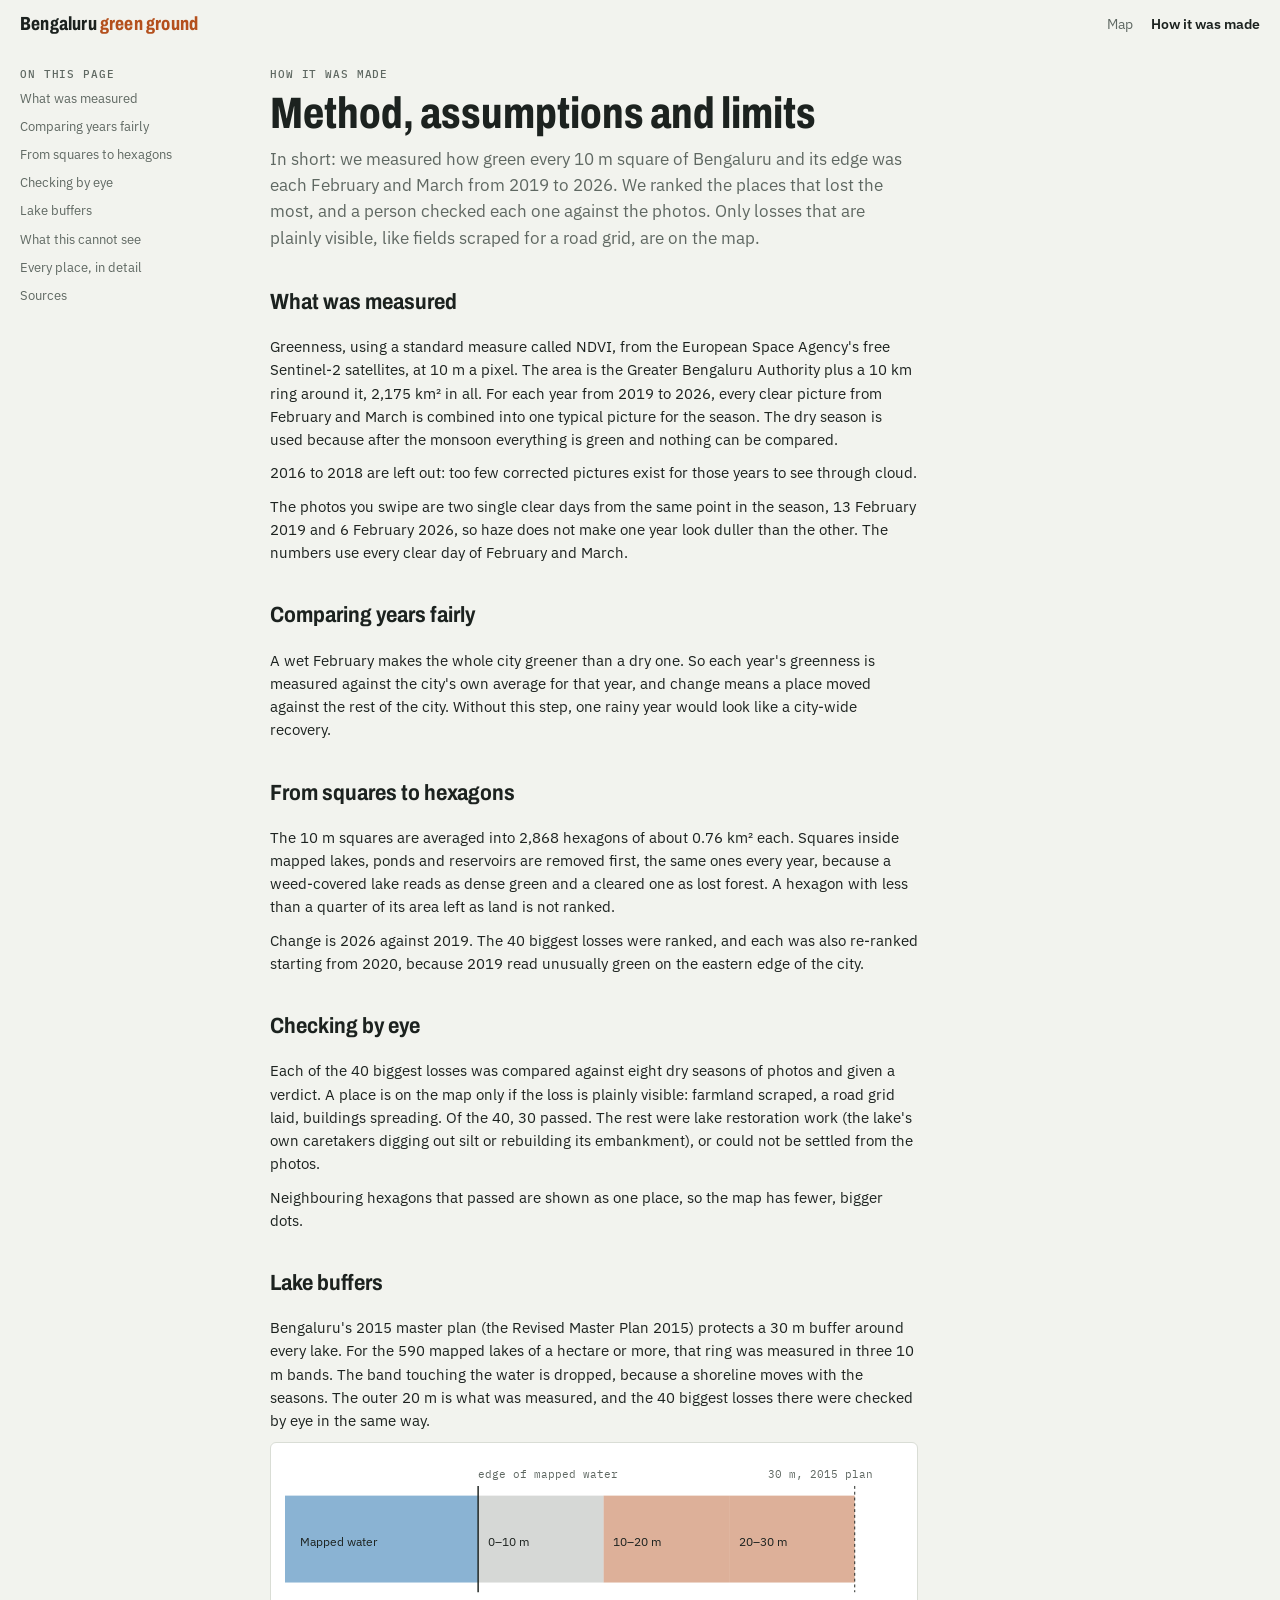
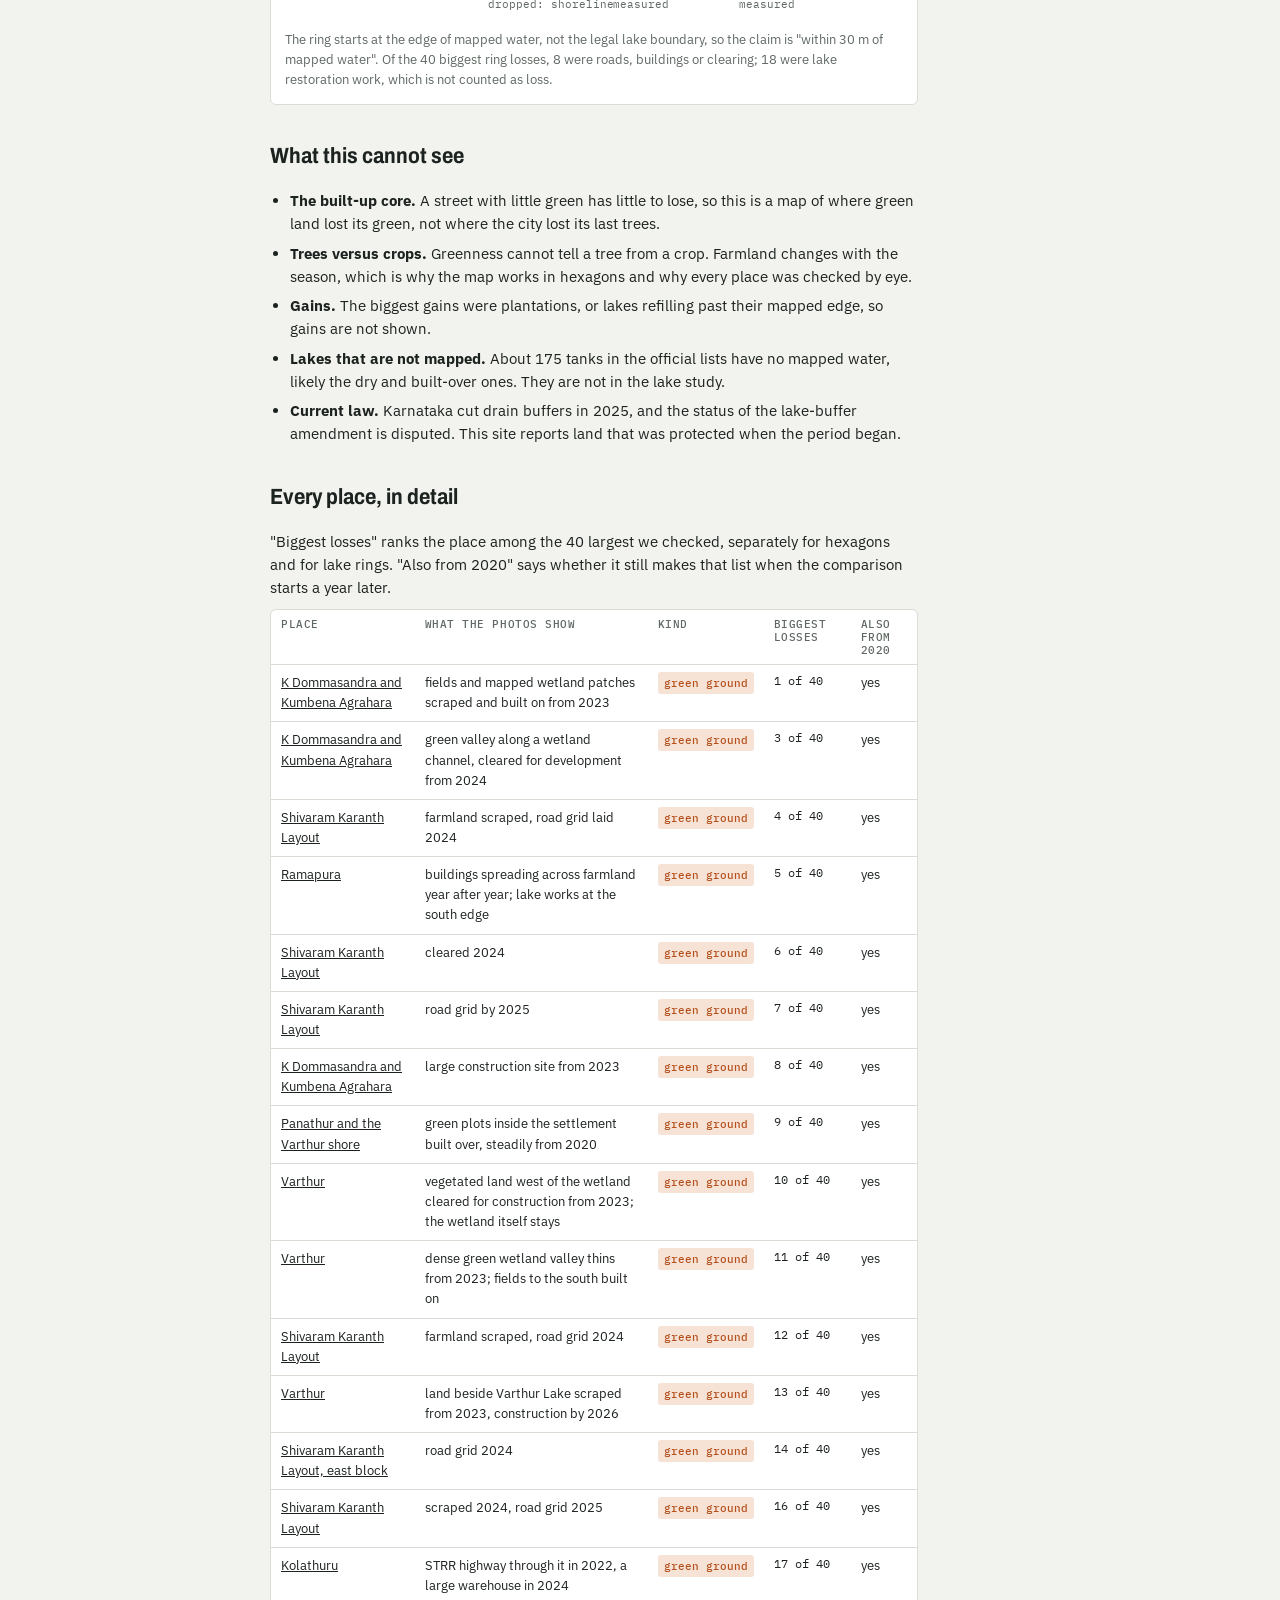
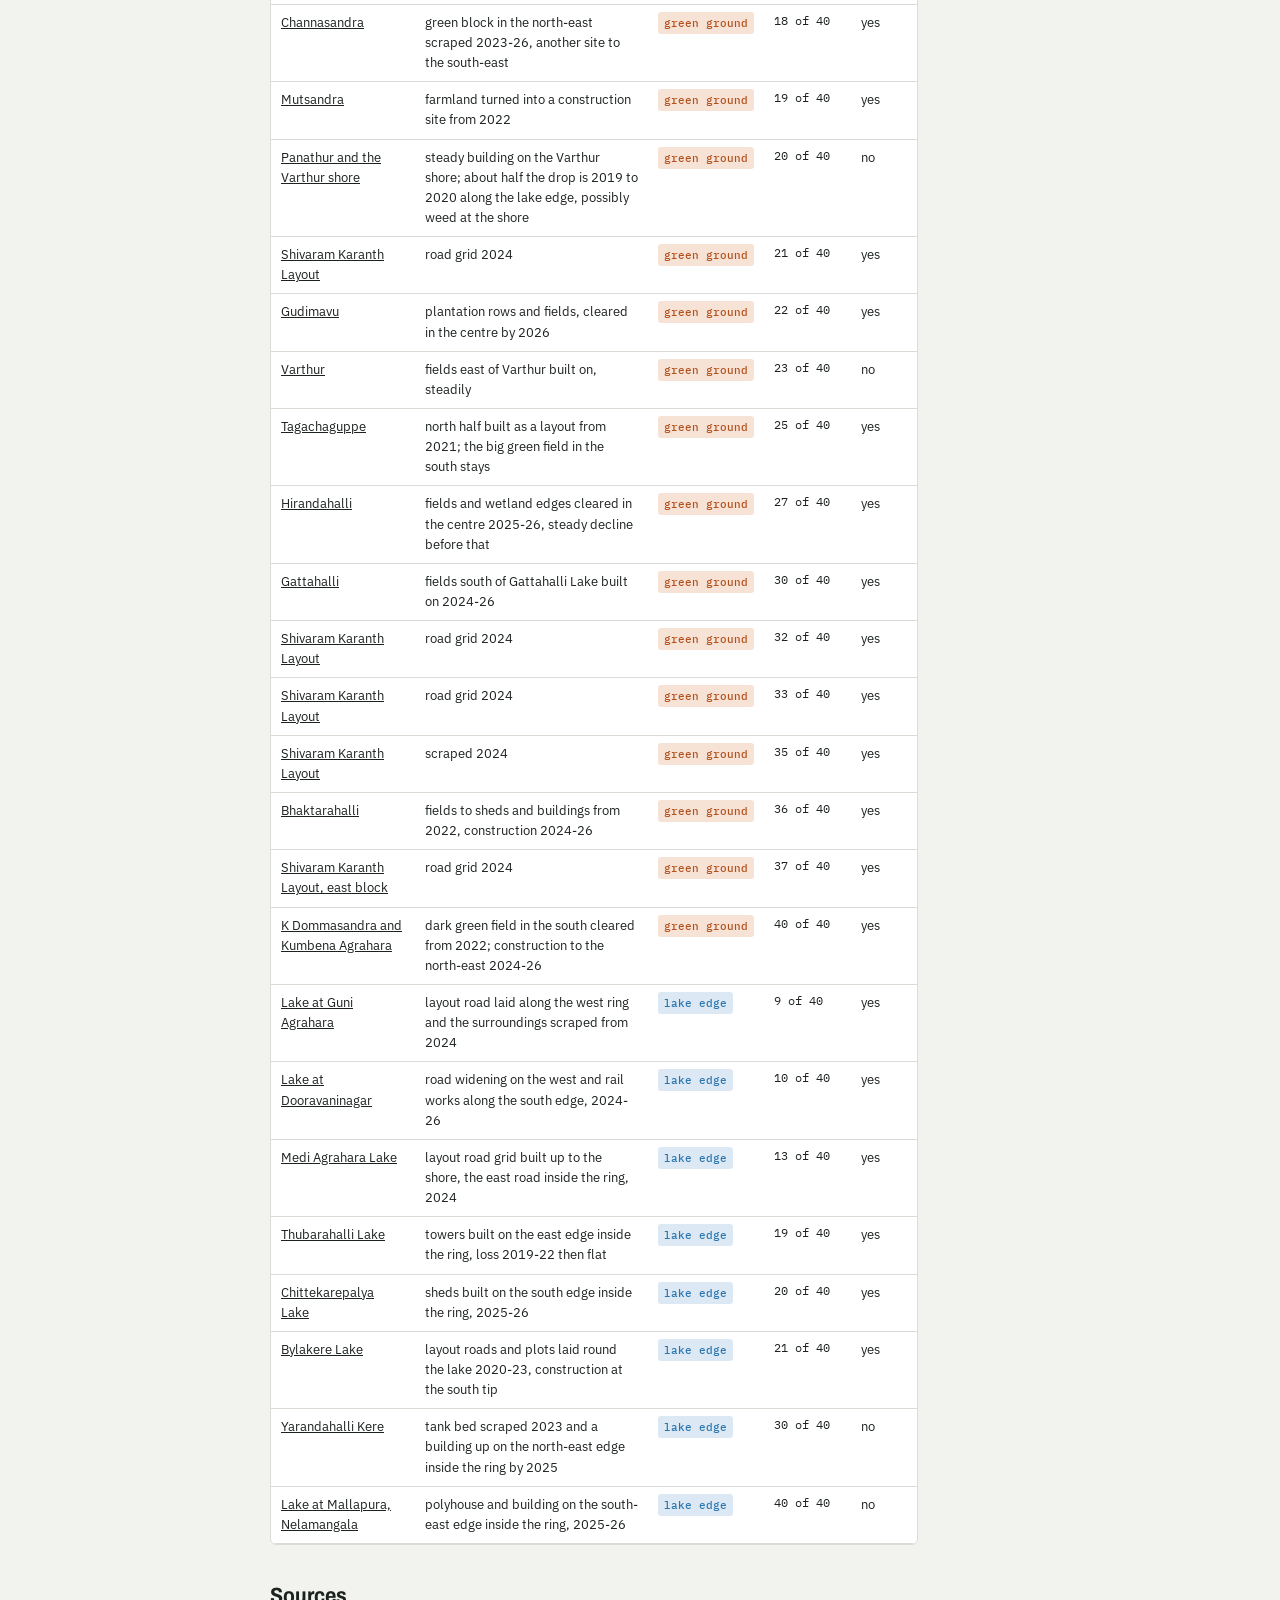
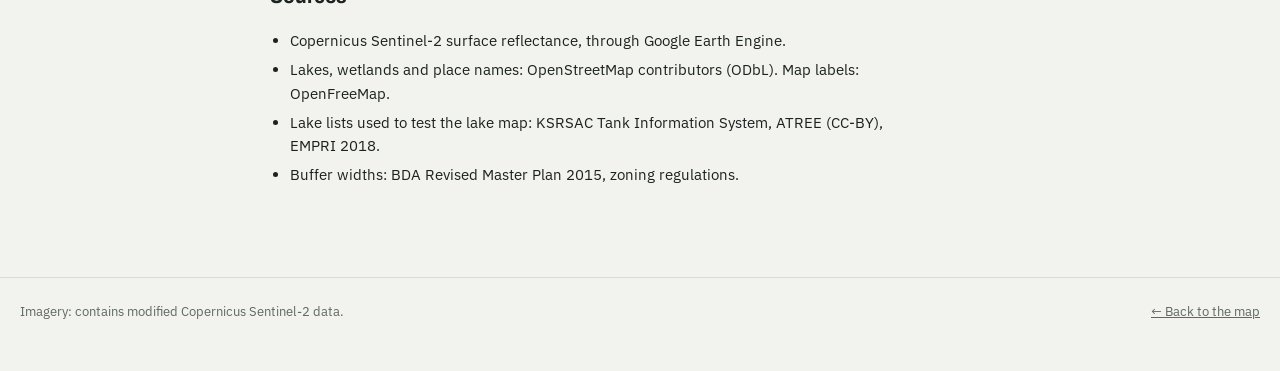
==== site/method.html @ c6935ecb "feat(m6): the site — city-scale swipe, two fronts, places, method page site/index.html + app.js: two" ====
<!doctype html>
<html lang="en">
<head>
<meta charset="utf-8">
<meta name="viewport" content="width=device-width, initial-scale=1, viewport-fit=cover">
<title>How it was made · Bengaluru green ground</title>
<meta name="description" content="How the Bengaluru green ground map was made: what was measured, how every place was checked, and what it cannot see.">
<link rel="icon" href="data:image/svg+xml,%3Csvg xmlns=%22http://www.w3.org/2000/svg%22 viewBox=%220 0 32 32%22%3E%3Ccircle cx=%2216%22 cy=%2216%22 r=%2212%22 fill=%22%23ef7a3c%22 stroke=%22white%22 stroke-width=%223%22/%3E%3C/svg%3E">
<link rel="preconnect" href="https://fonts.googleapis.com">
<link rel="stylesheet" href="https://fonts.googleapis.com/css2?family=Archivo:wdth,wght@62..125,400..800&family=IBM+Plex+Sans:wght@400;500;600&family=IBM+Plex+Mono:wght@400;500&display=swap">
<link rel="stylesheet" href="style.css">
</head>
<body>
<header class="wrap site-bar">
	<a class="site-name" href="index.html">Bengaluru <span>green ground</span></a>
	<nav class="nav" aria-label="Site">
		<a href="index.html">Map</a>
		<a href="method.html" aria-current="page">How it was made</a>
	</nav>
</header>

<main class="wrap methods">
	<nav class="toc" aria-label="On this page">
		<span class="eyebrow">On this page</span>
		<a href="#measured">What was measured</a>
		<a href="#fair">Comparing years fairly</a>
		<a href="#hexes">From squares to hexagons</a>
		<a href="#checking">Checking by eye</a>
		<a href="#lakes">Lake buffers</a>
		<a href="#limits">What this cannot see</a>
		<a href="#places">Every place, in detail</a>
		<a href="#sources">Sources</a>
	</nav>
	<article class="article">
		<header style="display:grid;gap:10px">
			<span class="eyebrow">How it was made</span>
			<h1>Method, assumptions and limits</h1>
			<p class="lead">In short: we measured how green every 10 m square of Bengaluru and its edge was each February and March from 2019 to 2026. We ranked the places that lost the most, and a person checked each one against the photos. Only losses that are plainly visible, like fields scraped for a road grid, are on the map.</p>
		</header>

		<section id="measured">
			<h2>What was measured</h2>
			<p>Greenness, using a standard measure called NDVI, from the European Space Agency's free Sentinel-2 satellites, at 10 m a pixel. The area is the Greater Bengaluru Authority plus a 10 km ring around it, 2,175 km² in all. For each year from 2019 to 2026, every clear picture from February and March is combined into one typical picture for the season. The dry season is used because after the monsoon everything is green and nothing can be compared.</p>
			<p>2016 to 2018 are left out: too few corrected pictures exist for those years to see through cloud.</p>
			<p>The photos you swipe are two single clear days from the same point in the season, 13 February 2019 and 6 February 2026, so haze does not make one year look duller than the other. The numbers use every clear day of February and March.</p>
		</section>

		<section id="fair">
			<h2>Comparing years fairly</h2>
			<p>A wet February makes the whole city greener than a dry one. So each year's greenness is measured against the city's own average for that year, and change means a place moved against the rest of the city. Without this step, one rainy year would look like a city-wide recovery.</p>
		</section>

		<section id="hexes">
			<h2>From squares to hexagons</h2>
			<p>The 10 m squares are averaged into 2,868 hexagons of about 0.76 km² each. Squares inside mapped lakes, ponds and reservoirs are removed first, the same ones every year, because a weed-covered lake reads as dense green and a cleared one as lost forest. A hexagon with less than a quarter of its area left as land is not ranked.</p>
			<p>Change is 2026 against 2019. The 40 biggest losses were ranked, and each was also re-ranked starting from 2020, because 2019 read unusually green on the eastern edge of the city.</p>
		</section>

		<section id="checking">
			<h2>Checking by eye</h2>
			<p>Each of the 40 biggest losses was compared against eight dry seasons of photos and given a verdict. A place is on the map only if the loss is plainly visible: farmland scraped, a road grid laid, buildings spreading. Of the 40, 30 passed. The rest were lake restoration work (the lake's own caretakers digging out silt or rebuilding its embankment), or could not be settled from the photos.</p>
			<p>Neighbouring hexagons that passed are shown as one place, so the map has fewer, bigger dots.</p>
		</section>

		<section id="lakes">
			<h2>Lake buffers</h2>
			<p>Bengaluru's 2015 master plan (the Revised Master Plan 2015) protects a 30 m buffer around every lake. For the 590 mapped lakes of a hectare or more, that ring was measured in three 10 m bands. The band touching the water is dropped, because a shoreline moves with the seasons. The outer 20 m is what was measured, and the 40 biggest losses there were checked by eye in the same way.</p>
			<div class="figure">
				<svg viewBox="0 0 640 170" role="img" aria-label="Cross-section of a lake edge: water, then three 10 metre bands, the first dropped">
					<rect x="0" y="40" width="200" height="90" fill="#2b76b0" opacity=".55"/>
					<text x="16" y="92">Mapped water</text>
					<rect x="200" y="40" width="130" height="90" fill="#8a8f8b" opacity=".35"/>
					<rect x="330" y="40" width="130" height="90" fill="#b4501d" opacity=".45"/>
					<rect x="460" y="40" width="130" height="90" fill="#b4501d" opacity=".45"/>
					<line x1="200" x2="200" y1="30" y2="140" stroke="currentColor" stroke-width="1.5"/>
					<text x="210" y="92">0–10 m</text><text x="340" y="92">10–20 m</text><text x="470" y="92">20–30 m</text>
					<text class="m" x="210" y="156">dropped: shoreline</text>
					<text class="m" x="340" y="156">measured</text><text class="m" x="470" y="156">measured</text>
					<text class="m" x="200" y="22">edge of mapped water</text>
					<line x1="590" x2="590" y1="30" y2="140" stroke="currentColor" stroke-dasharray="3 3"/>
					<text class="m" x="500" y="22">30 m, 2015 plan</text>
				</svg>
				<p class="cap">The ring starts at the edge of mapped water, not the legal lake boundary, so the claim is "within 30 m of mapped water". Of the 40 biggest ring losses, 8 were roads, buildings or clearing; 18 were lake restoration work, which is not counted as loss.</p>
			</div>
		</section>

		<section id="limits">
			<h2>What this cannot see</h2>
			<ul>
				<li><b>The built-up core.</b> A street with little green has little to lose, so this is a map of where green land lost its green, not where the city lost its last trees.</li>
				<li><b>Trees versus crops.</b> Greenness cannot tell a tree from a crop. Farmland changes with the season, which is why the map works in hexagons and why every place was checked by eye.</li>
				<li><b>Gains.</b> The biggest gains were plantations, or lakes refilling past their mapped edge, so gains are not shown.</li>
				<li><b>Lakes that are not mapped.</b> About 175 tanks in the official lists have no mapped water, likely the dry and built-over ones. They are not in the lake study.</li>
				<li><b>Current law.</b> Karnataka cut drain buffers in 2025, and the status of the lake-buffer amendment is disputed. This site reports land that was protected when the period began.</li>
			</ul>
		</section>

		<section id="places">
			<h2>Every place, in detail</h2>
			<p>"Biggest losses" ranks the place among the 40 largest we checked, separately for hexagons and for lake rings. "Also from 2020" says whether it still makes that list when the comparison starts a year later.</p>
			<div class="tbl"><table><thead><tr><th>Place</th><th>What the photos show</th><th>Kind</th><th>Biggest losses</th><th>Also from 2020</th></tr></thead><tbody id="rows"></tbody></table></div>
		</section>

		<section id="sources">
			<h2>Sources</h2>
			<ul>
				<li>Copernicus Sentinel-2 surface reflectance, through Google Earth Engine.</li>
				<li>Lakes, wetlands and place names: OpenStreetMap contributors (ODbL). Map labels: OpenFreeMap.</li>
				<li>Lake lists used to test the lake map: KSRSAC Tank Information System, ATREE (CC-BY), EMPRI 2018.</li>
				<li>Buffer widths: BDA Revised Master Plan 2015, zoning regulations.</li>
			</ul>
		</section>
	</article>
</main>

<footer class="wrap site-foot">
	<span>Imagery: contains modified Copernicus Sentinel-2 data.</span>
	<a href="index.html">← Back to the map</a>
</footer>

<script>
fetch("data/details.json").then((r) => r.json()).then((rows) => {
	const body = document.getElementById("rows");
	const clean = (note) => note.replace(/\s*\((?:readable|hex [A-Z] of the deep dive)\)/g, "").replace(/;?\s*rank depends on 2019:.*$/, "").replace(/^[^:]{0,60}:\s*/, "");
	for (const r of rows) {
		const tr = document.createElement("tr");
		const from2020 = r.rank_from_2020 != null && r.rank_from_2020 <= 40 ? "yes" : "no";
		tr.innerHTML = `<td><a href="index.html#${r.place}">${r.name}</a></td><td>${clean(r.note)}</td><td><span class="chip ${r.kind}">${r.kind === "lake" ? "lake edge" : "green ground"}</span></td><td class="n">${r.rank} of 40</td><td>${from2020}</td>`;
		body.appendChild(tr);
	}
});
</script>
</body>
</html>
---- site/style.css ----
:root {
	color-scheme: light;
	--paper: #f2f3ee;
	--panel: #ffffff;
	--ink: #1c221f;
	--muted: #5f6862;
	--rule: #d9ddd5;
	--loss: #b4501d;
	--ring: #2b76b0;
	--chip-loss: #f6e3d6;
	--chip-ring: #dce8f3;
	--frame: #0b0d0c;
	--glass: rgba(255, 255, 255, 0.95);
	--display: "Archivo", "Arial Narrow", Arial, sans-serif;
	--body: "IBM Plex Sans", "Helvetica Neue", Arial, sans-serif;
	--mono: "IBM Plex Mono", ui-monospace, Menlo, monospace;
}
@media (prefers-color-scheme: dark) {
	:root {
		color-scheme: dark;
		--paper: #131715;
		--panel: #1b201d;
		--ink: #e6e9e3;
		--muted: #9aa39c;
		--rule: #2e3531;
		--loss: #e0834f;
		--ring: #6aa9dc;
		--chip-loss: #3a2519;
		--chip-ring: #1b2c3b;
		--glass: rgba(27, 32, 29, 0.95);
	}
}
* { box-sizing: border-box; }
[hidden] { display: none !important; }
html { -webkit-text-size-adjust: 100%; }
body { margin: 0; background: var(--paper); color: var(--ink); font: 15px/1.55 var(--body); }
h1, h2, h3 { font-family: var(--display); text-wrap: balance; margin: 0; }
p { margin: 0; }
a { color: inherit; }
img { max-width: 100%; }
button { font: inherit; color: inherit; }
:focus-visible { outline: 2px solid var(--ring); outline-offset: 2px; }
.eyebrow { font: 500 11px/1.2 var(--mono); letter-spacing: 0.08em; text-transform: uppercase; color: var(--muted); }
.wrap { max-width: 1280px; margin: 0 auto; padding-inline: 20px; }

.site-bar { display: flex; flex-wrap: wrap; gap: 10px 22px; align-items: center; justify-content: space-between; padding-block: 14px; }
.site-name { font: 750 19px/1.1 var(--display); font-variation-settings: "wdth" 75; letter-spacing: 0.01em; text-decoration: none; }
.site-name span { color: var(--loss); }
.nav { display: flex; gap: 18px; align-items: center; flex-wrap: wrap; font-size: 14px; }
.nav a { text-decoration: none; color: var(--muted); }
.nav a[aria-current="page"] { color: var(--ink); font-weight: 600; }
.search { display: flex; align-items: center; gap: 8px; }
.search input { border: 1px solid var(--rule); border-radius: 999px; padding: 7px 13px; font: 13px var(--body); color: var(--ink); background: var(--panel); width: 18ch; }
.searchmsg { font-size: 12px; color: var(--muted); }

.hero { display: grid; gap: 10px; padding-block: 16px 22px; }
.hero h1 { font-size: clamp(32px, 5.4vw, 62px); font-weight: 780; font-variation-settings: "wdth" 72; letter-spacing: -0.015em; line-height: 0.98; max-width: 15ch; }
.hero .stat { font-size: clamp(17px, 2vw, 21px); max-width: 54ch; }
.hero .how { color: var(--muted); max-width: 62ch; }
.fronts { display: flex; flex-wrap: wrap; gap: 8px; }
.chip-btn { border: 1px solid var(--rule); background: var(--panel); border-radius: 999px; padding: 7px 13px; font-size: 13px; cursor: pointer; }
.chip-btn b { font-weight: 600; }

.stage { position: relative; height: min(78vh, 820px); min-height: 440px; border-radius: 8px; overflow: hidden; background: var(--frame); }
.map { position: absolute; inset: 0; }
#map-after { clip-path: inset(0 0 0 var(--cut, 50%)); }
.divider { position: absolute; top: 0; bottom: 0; left: var(--cut, 50%); width: 2px; margin-left: -1px; background: #fff; box-shadow: 0 0 0 1px rgba(0,0,0,.35); z-index: 3; pointer-events: none; }
.knob { position: absolute; top: 50%; left: var(--cut, 50%); transform: translate(-50%, -50%); z-index: 4; width: 44px; height: 44px; border-radius: 999px; border: 0; background: #fff; color: #111; font: 700 14px/1 var(--mono); box-shadow: 0 1px 6px rgba(0,0,0,.45); cursor: ew-resize; touch-action: none; letter-spacing: 2px; }
.knob:focus-visible { outline: 3px solid #ffd35a; }
.year { position: absolute; top: 14px; z-index: 3; font: 600 13px/1 var(--display); font-variation-settings: "wdth" 80; color: #fff; background: rgba(10,12,11,.62); padding: 7px 9px; border-radius: 3px; pointer-events: none; }
.year.l { left: 14px; } .year.r { right: 14px; }
.float { position: absolute; top: 14px; left: 50%; transform: translateX(-50%); z-index: 5; display: grid; justify-items: center; gap: 6px; }
.pill { border: 0; border-radius: 999px; padding: 9px 14px; font-size: 13px; font-weight: 600; background: var(--glass); cursor: pointer; box-shadow: 0 1px 6px rgba(0,0,0,.3); }
.pill[aria-pressed="true"] { background: var(--loss); color: #fff; }
.minilegend { display: flex; align-items: center; gap: 8px; font-size: 11px; color: #fff; text-shadow: 0 1px 2px #000; }
.minilegend i { width: 90px; height: 7px; border-radius: 2px; background: linear-gradient(90deg, #ffe08a, #f59e0b, #dc2626, #7f1d1d); }
.mapkey { position: absolute; left: 14px; bottom: 30px; z-index: 5; display: grid; gap: 5px; background: var(--glass); border-radius: 5px; padding: 8px 10px; font-size: 12px; pointer-events: none; }
.mapkey span { display: flex; align-items: center; gap: 7px; }
.dotkey { display: inline-block; width: 10px; height: 10px; border-radius: 50%; flex: none; border: 1.5px solid #fff; box-shadow: 0 0 0 1px rgba(0,0,0,.3); }
.reset { position: absolute; top: 46px; left: 14px; z-index: 5; border: 0; border-radius: 4px; padding: 6px 9px; font-size: 12px; background: var(--glass); cursor: pointer; box-shadow: 0 1px 4px rgba(0,0,0,.3); }
.front-label { font: 700 13px/1.15 var(--display); font-variation-settings: "wdth" 82; color: #fff; text-shadow: 0 1px 3px #000, 0 0 8px rgba(0,0,0,.6); text-align: center; pointer-events: none; max-width: 170px; }
.front-label small { display: block; font: 500 11px/1.3 var(--body); opacity: .9; }

.card { position: absolute; right: 14px; bottom: 30px; z-index: 6; width: min(340px, calc(100% - 28px)); max-height: calc(100% - 90px); overflow: auto; background: var(--glass); border-radius: 8px; box-shadow: 0 4px 18px rgba(0,0,0,.35); padding: 14px; display: grid; gap: 10px; }
.card .x { position: absolute; top: 6px; right: 6px; width: 32px; height: 32px; border: 0; background: transparent; color: var(--muted); font-size: 20px; line-height: 1; cursor: pointer; }
.card .name { font: 720 21px/1.1 var(--display); font-variation-settings: "wdth" 80; padding-right: 26px; }
.card p { font-size: 14px; }
.card .fact { font-size: 13px; color: var(--muted); }
.card a { font-size: 13px; color: var(--muted); }
.pair { display: grid; grid-template-columns: 1fr 1fr; gap: 6px; }
.pair figure { margin: 0; display: grid; gap: 3px; }
.pair img { display: block; width: 100%; aspect-ratio: 1; object-fit: cover; border-radius: 3px; background: var(--frame); }
.pair figcaption { font: 10px var(--mono); color: var(--muted); }

.places { display: grid; gap: 26px; padding-block: 36px 20px; }
.places > h2 { font-size: 26px; font-weight: 720; font-variation-settings: "wdth" 80; }
.group { display: grid; gap: 12px; }
.group h3 { font-size: 17px; font-variation-settings: "wdth" 85; }
.group > p { color: var(--muted); font-size: 14px; max-width: 70ch; }
.strip { display: grid; grid-template-columns: repeat(auto-fill, minmax(230px, 1fr)); gap: 18px; }
.tile { display: grid; gap: 8px; text-align: left; border: 0; background: transparent; padding: 0; cursor: pointer; }
.tile .pair { gap: 3px; }
.tile h4 { margin: 0; font: 650 15px/1.2 var(--display); font-variation-settings: "wdth" 88; display: flex; gap: 7px; align-items: center; }
.tile p { font-size: 13px; color: var(--muted); }

.site-foot { display: flex; flex-wrap: wrap; justify-content: space-between; gap: 10px; font-size: 12.5px; color: var(--muted); border-top: 1px solid var(--rule); margin-top: 30px; padding-block: 24px 50px; }

.maplibregl-ctrl-attrib { font-size: 10px; }
#map-after .maplibregl-ctrl-top-right { top: 40px; }
@media (max-width: 700px) { #map-after .maplibregl-ctrl-top-right { top: 30px; } }
.maplibregl-ctrl-attrib a { color: #333; }

@media (max-width: 700px) {
	.stage { height: 68vh; min-height: 400px; border-radius: 6px; }
	.year { font-size: 11px; top: 8px; } .year.l { left: 8px; } .year.r { right: 8px; }
	.float { top: 36px; }
	.pill { font-size: 12px; padding: 7px 11px; }
	.mapkey { font-size: 11px; left: 8px; bottom: 26px; padding: 6px 8px; }
	.reset { top: 36px; left: 8px; }
	.card { left: 8px; right: 8px; bottom: 8px; width: auto; max-height: 62%; }
	.search input { width: 14ch; }
}

.methods { display: grid; grid-template-columns: 210px minmax(0, 1fr); gap: 40px; padding-block: 18px 60px; }
@media (max-width: 860px) { .methods { grid-template-columns: 1fr; } .toc { display: none; } }
.toc { position: sticky; top: 16px; align-self: start; display: grid; gap: 8px; font-size: 13px; }
.toc a { color: var(--muted); text-decoration: none; }
.article { display: grid; gap: 34px; max-width: 72ch; }
.article h1 { font-size: clamp(30px, 4vw, 44px); font-weight: 760; font-variation-settings: "wdth" 76; line-height: 1.02; }
.article h2 { font-size: 22px; font-weight: 700; font-variation-settings: "wdth" 86; margin-bottom: 6px; }
.article section { display: grid; gap: 10px; scroll-margin-top: 16px; }
.article .lead { font-size: 17px; color: var(--muted); }
.article ul { margin: 0; padding-left: 20px; display: grid; gap: 6px; }
.figure { border: 1px solid var(--rule); border-radius: 6px; padding: 14px; background: var(--panel); display: grid; gap: 8px; }
.figure svg { width: 100%; height: auto; display: block; color: var(--ink); }
.figure svg text { fill: var(--ink); font: 12px var(--body); }
.figure svg .m { fill: var(--muted); font: 11px var(--mono); }
.figure .cap { font-size: 13px; color: var(--muted); }
.tbl { overflow-x: auto; border: 1px solid var(--rule); border-radius: 6px; background: var(--panel); }
table { border-collapse: collapse; width: 100%; font-size: 13px; min-width: 560px; }
th, td { text-align: left; padding: 8px 10px; border-bottom: 1px solid var(--rule); vertical-align: top; }
th { font: 500 10.5px/1.2 var(--mono); letter-spacing: .05em; text-transform: uppercase; color: var(--muted); }
td.n { font: 12px var(--mono); font-variant-numeric: tabular-nums; white-space: nowrap; }
.chip { font: 500 10.5px/1 var(--mono); padding: 4px 6px; border-radius: 3px; white-space: nowrap; }
.chip.ground { background: var(--chip-loss); color: var(--loss); }
.chip.lake { background: var(--chip-ring); color: var(--ring); }
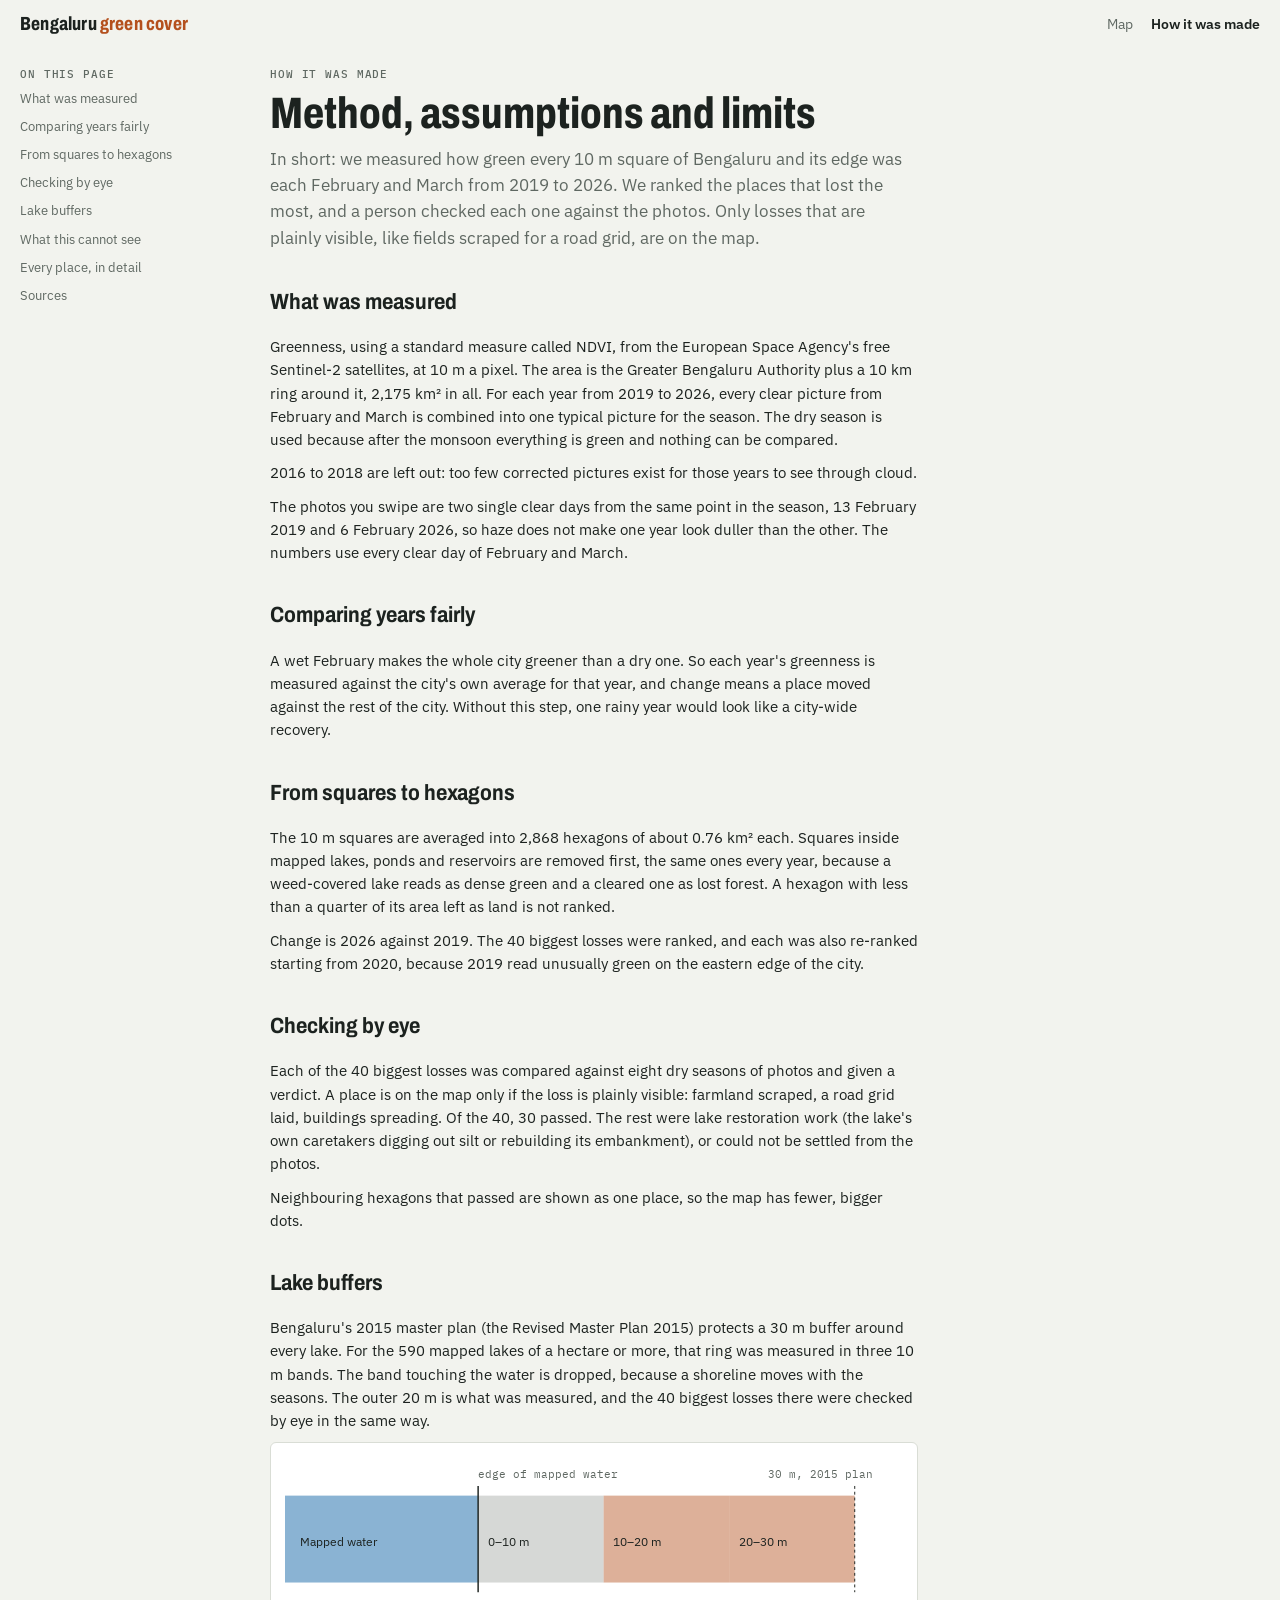
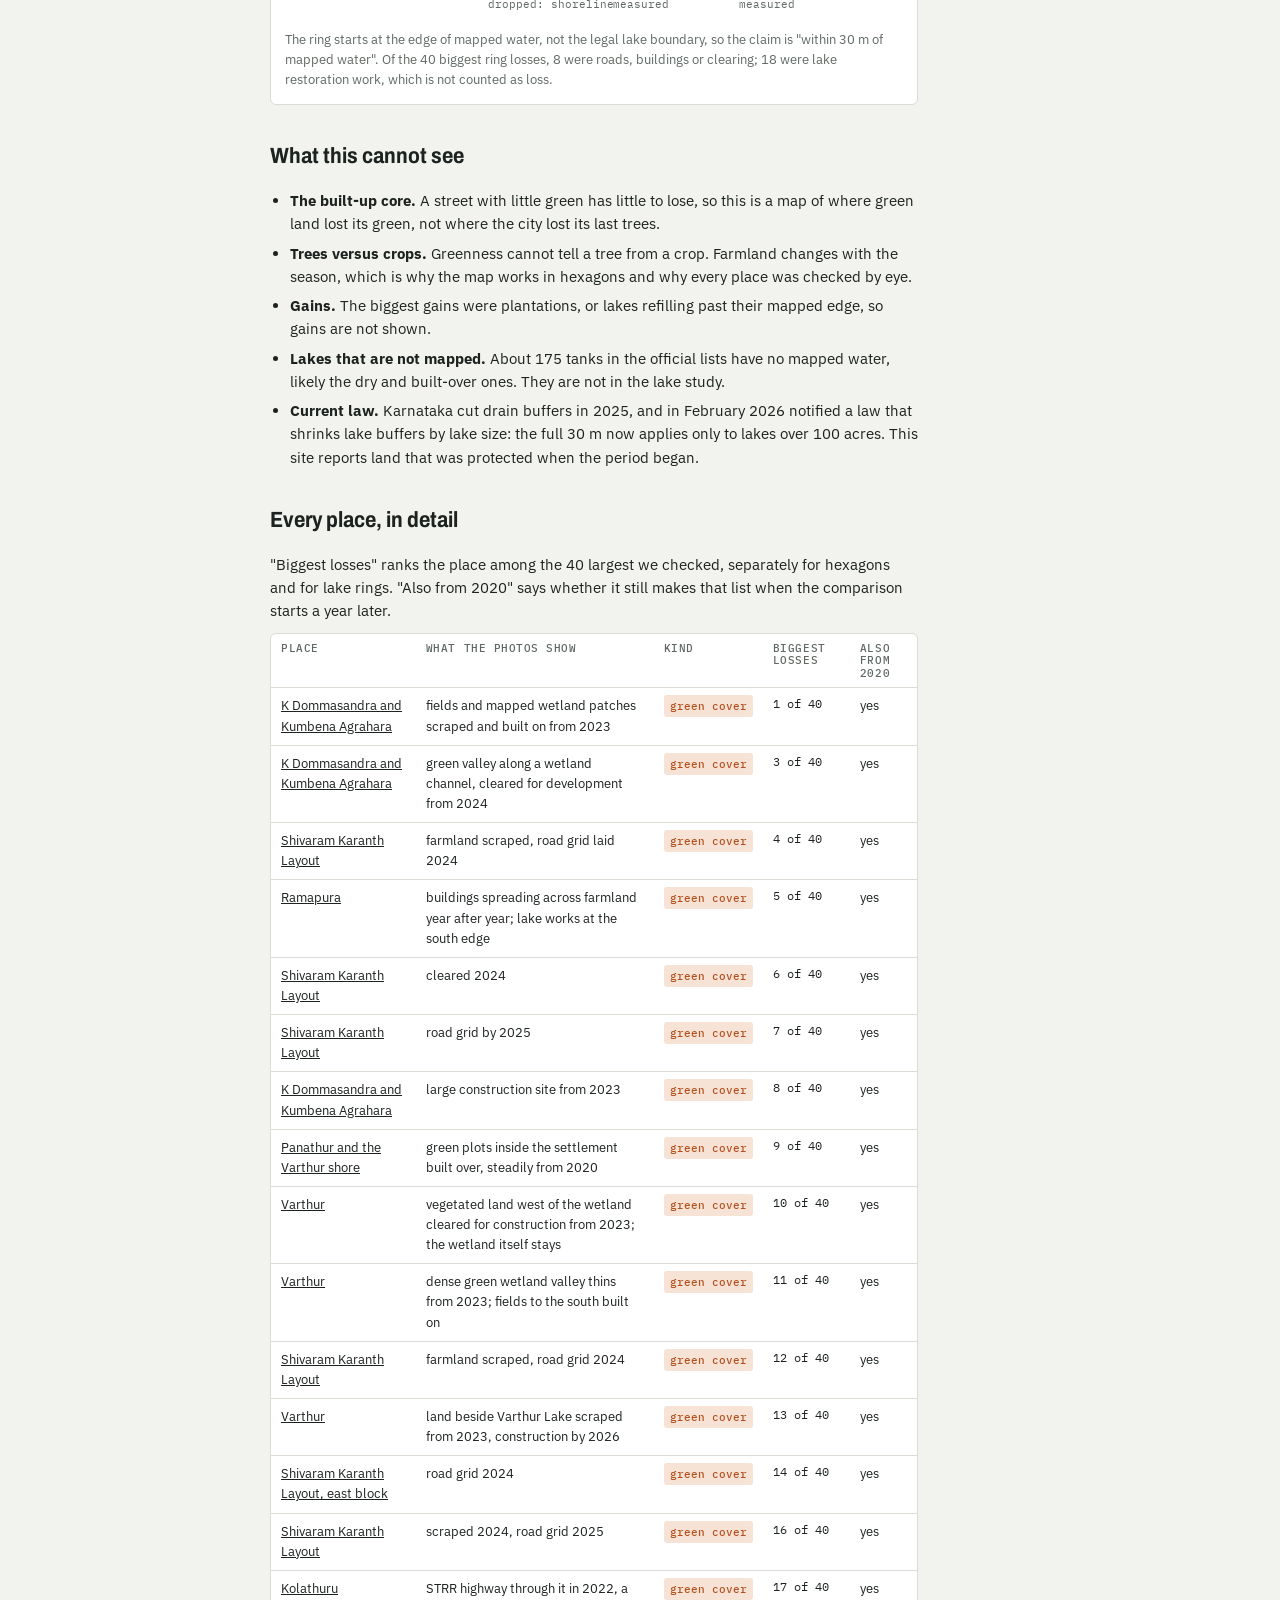
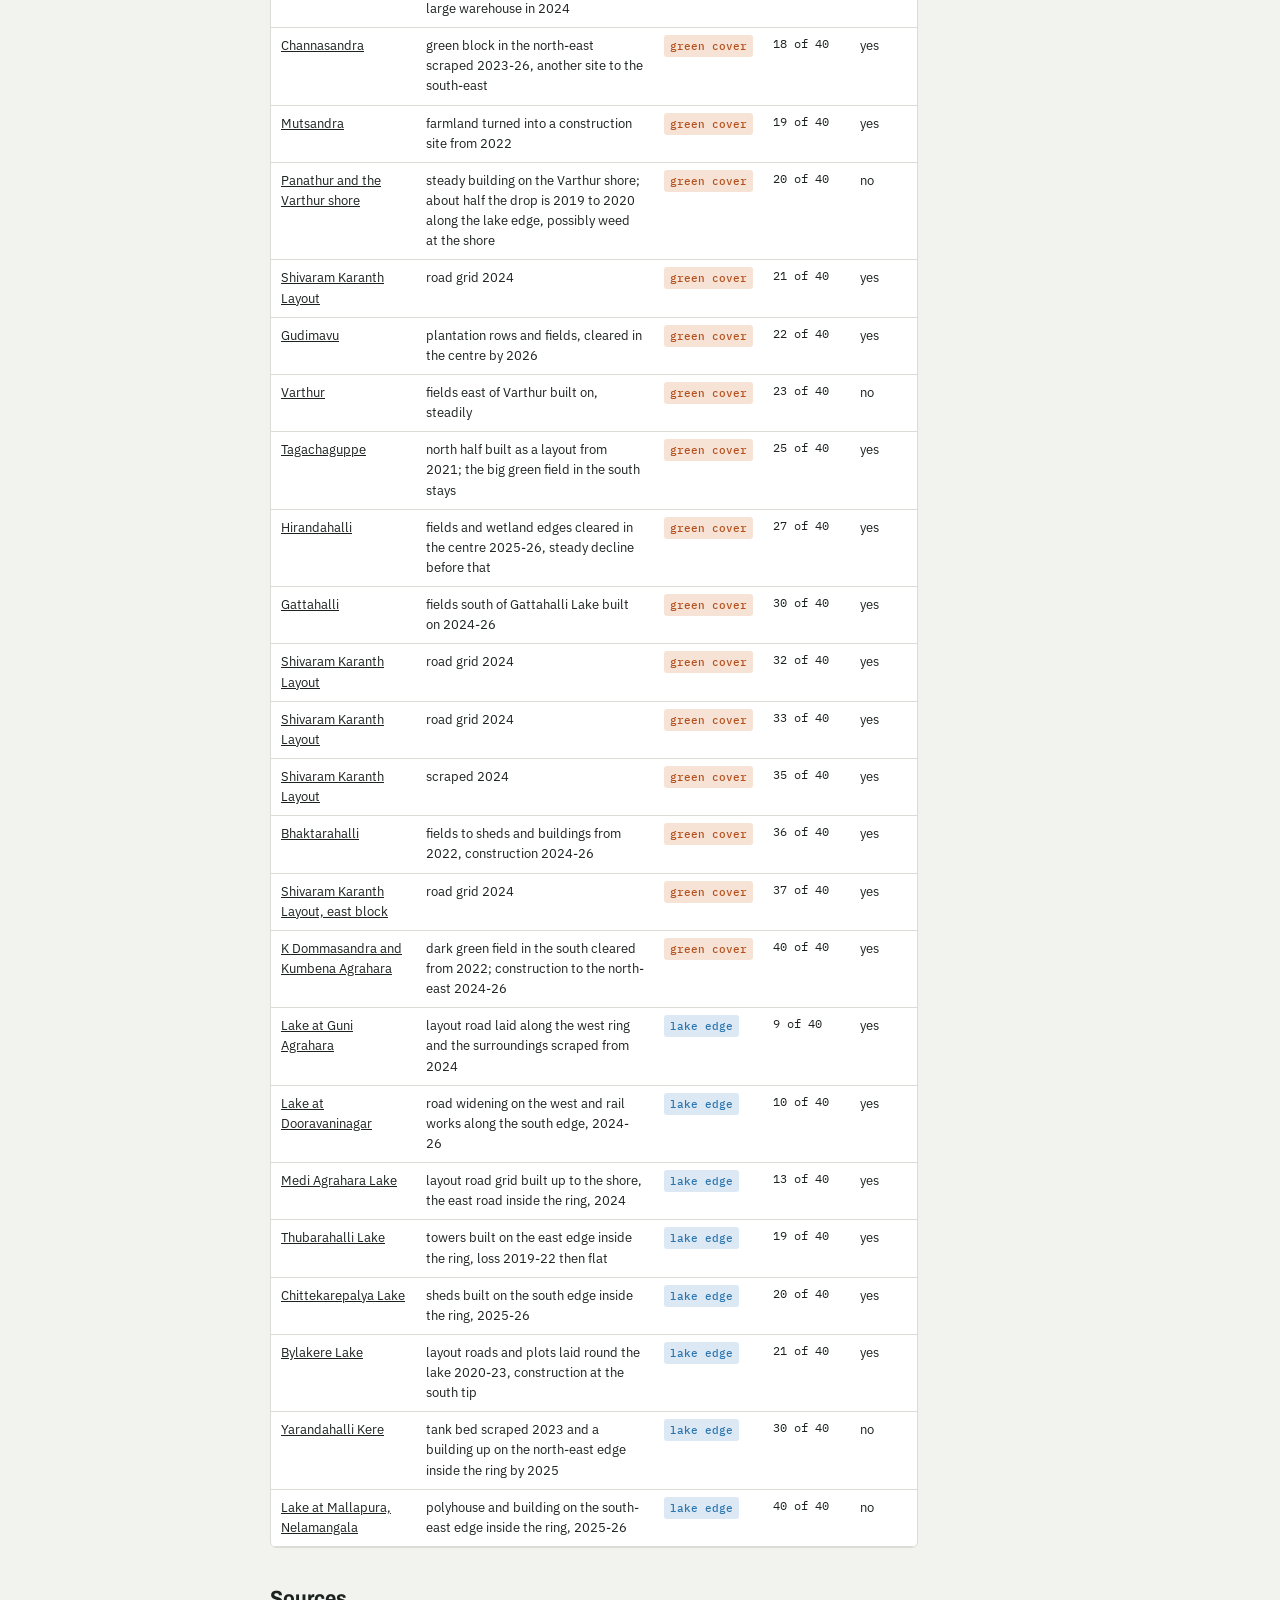
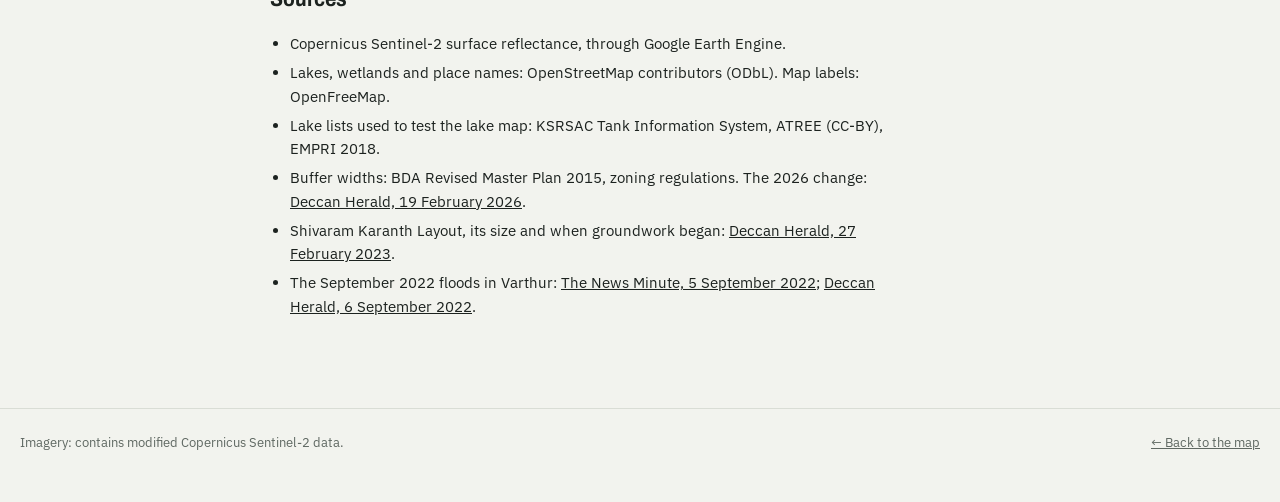
==== commit 754d7892: "feat(m6): review fixes, sourced headline and two front paragraphs Co-Authored-By: Claude Opus 5.5 <n" ====
--- a/site/method.html
+++ b/site/method.html
@@ -3,8 +3,8 @@
 <head>
 <meta charset="utf-8">
 <meta name="viewport" content="width=device-width, initial-scale=1, viewport-fit=cover">
-<title>How it was made · Bengaluru green ground</title>
-<meta name="description" content="How the Bengaluru green ground map was made: what was measured, how every place was checked, and what it cannot see.">
+<title>How it was made · Bengaluru green cover</title>
+<meta name="description" content="How the Bengaluru green cover map was made: what was measured, how every place was checked, and what it cannot see.">
 <link rel="icon" href="data:image/svg+xml,%3Csvg xmlns=%22http://www.w3.org/2000/svg%22 viewBox=%220 0 32 32%22%3E%3Ccircle cx=%2216%22 cy=%2216%22 r=%2212%22 fill=%22%23ef7a3c%22 stroke=%22white%22 stroke-width=%223%22/%3E%3C/svg%3E">
 <link rel="preconnect" href="https://fonts.googleapis.com">
 <link rel="stylesheet" href="https://fonts.googleapis.com/css2?family=Archivo:wdth,wght@62..125,400..800&family=IBM+Plex+Sans:wght@400;500;600&family=IBM+Plex+Mono:wght@400;500&display=swap">
@@ -12,7 +12,7 @@
 </head>
 <body>
 <header class="wrap site-bar">
-	<a class="site-name" href="index.html">Bengaluru <span>green ground</span></a>
+	<a class="site-name" href="index.html">Bengaluru <span>green cover</span></a>
 	<nav class="nav" aria-label="Site">
 		<a href="index.html">Map</a>
 		<a href="method.html" aria-current="page">How it was made</a>
@@ -91,7 +91,7 @@
 				<li><b>Trees versus crops.</b> Greenness cannot tell a tree from a crop. Farmland changes with the season, which is why the map works in hexagons and why every place was checked by eye.</li>
 				<li><b>Gains.</b> The biggest gains were plantations, or lakes refilling past their mapped edge, so gains are not shown.</li>
 				<li><b>Lakes that are not mapped.</b> About 175 tanks in the official lists have no mapped water, likely the dry and built-over ones. They are not in the lake study.</li>
-				<li><b>Current law.</b> Karnataka cut drain buffers in 2025, and the status of the lake-buffer amendment is disputed. This site reports land that was protected when the period began.</li>
+				<li><b>Current law.</b> Karnataka cut drain buffers in 2025, and in February 2026 notified a law that shrinks lake buffers by lake size: the full 30 m now applies only to lakes over 100 acres. This site reports land that was protected when the period began.</li>
 			</ul>
 		</section>
 
@@ -107,7 +107,9 @@
 				<li>Copernicus Sentinel-2 surface reflectance, through Google Earth Engine.</li>
 				<li>Lakes, wetlands and place names: OpenStreetMap contributors (ODbL). Map labels: OpenFreeMap.</li>
 				<li>Lake lists used to test the lake map: KSRSAC Tank Information System, ATREE (CC-BY), EMPRI 2018.</li>
-				<li>Buffer widths: BDA Revised Master Plan 2015, zoning regulations.</li>
+				<li>Buffer widths: BDA Revised Master Plan 2015, zoning regulations. The 2026 change: <a href="https://www.deccanherald.com/india/karnataka/state-notifies-act-to-shrink-lake-buffer-zones-based-on-area-3903719">Deccan Herald, 19 February 2026</a>.</li>
+				<li>Shivaram Karanth Layout, its size and when groundwork began: <a href="https://www.deccanherald.com/city/top-bengaluru-stories/shivaram-karanth-layout-farmers-protest-bulldozing-of-crops-arrested-1195397.html">Deccan Herald, 27 February 2023</a>.</li>
+				<li>The September 2022 floods in Varthur: <a href="https://www.thenewsminute.com/karnataka/videos-bengaluru-lakes-overflow-again-after-heavy-rains-streets-flooded-167538">The News Minute, 5 September 2022</a>; <a href="https://www.deccanherald.com/city/encroached-canal-turns-bellandur-s-bane-1142551.html">Deccan Herald, 6 September 2022</a>.</li>
 			</ul>
 		</section>
 	</article>
@@ -125,7 +127,7 @@
 	for (const r of rows) {
 		const tr = document.createElement("tr");
 		const from2020 = r.rank_from_2020 != null && r.rank_from_2020 <= 40 ? "yes" : "no";
-		tr.innerHTML = `<td><a href="index.html#${r.place}">${r.name}</a></td><td>${clean(r.note)}</td><td><span class="chip ${r.kind}">${r.kind === "lake" ? "lake edge" : "green ground"}</span></td><td class="n">${r.rank} of 40</td><td>${from2020}</td>`;
+		tr.innerHTML = `<td><a href="index.html#${r.place}">${r.name}</a></td><td>${clean(r.note)}</td><td><span class="chip ${r.kind}">${r.kind === "lake" ? "lake edge" : "green cover"}</span></td><td class="n">${r.rank} of 40</td><td>${from2020}</td>`;
 		body.appendChild(tr);
 	}
 });
--- a/site/style.css
+++ b/site/style.css
@@ -72,13 +72,16 @@
 .float { position: absolute; top: 14px; left: 50%; transform: translateX(-50%); z-index: 5; display: grid; justify-items: center; gap: 6px; }
 .pill { border: 0; border-radius: 999px; padding: 9px 14px; font-size: 13px; font-weight: 600; background: var(--glass); cursor: pointer; box-shadow: 0 1px 6px rgba(0,0,0,.3); }
 .pill[aria-pressed="true"] { background: var(--loss); color: #fff; }
-.minilegend { display: flex; align-items: center; gap: 8px; font-size: 11px; color: #fff; text-shadow: 0 1px 2px #000; }
-.minilegend i { width: 90px; height: 7px; border-radius: 2px; background: linear-gradient(90deg, #ffe08a, #f59e0b, #dc2626, #7f1d1d); }
+.rampkey { display: inline-block; width: 22px; height: 10px; border-radius: 2px; flex: none; background: linear-gradient(90deg, #ffe08a, #f59e0b, #dc2626, #7f1d1d); }
 .mapkey { position: absolute; left: 14px; bottom: 30px; z-index: 5; display: grid; gap: 5px; background: var(--glass); border-radius: 5px; padding: 8px 10px; font-size: 12px; pointer-events: none; }
 .mapkey span { display: flex; align-items: center; gap: 7px; }
 .dotkey { display: inline-block; width: 10px; height: 10px; border-radius: 50%; flex: none; border: 1.5px solid #fff; box-shadow: 0 0 0 1px rgba(0,0,0,.3); }
+.dotkey.ground { background: #fff; border-color: #1c221f; box-shadow: none; }
+.dotkey.lake { background: #56a8ef; }
+.credit { position: absolute; right: 0; bottom: 0; z-index: 5; max-width: 100%; padding: 3px 8px; font-size: 10px; line-height: 1.3; color: #e6e9e3; background: rgba(10,12,11,.62); border-top-left-radius: 4px; text-align: right; }
+.credit a { color: inherit; }
 .reset { position: absolute; top: 46px; left: 14px; z-index: 5; border: 0; border-radius: 4px; padding: 6px 9px; font-size: 12px; background: var(--glass); cursor: pointer; box-shadow: 0 1px 4px rgba(0,0,0,.3); }
-.front-label { font: 700 13px/1.15 var(--display); font-variation-settings: "wdth" 82; color: #fff; text-shadow: 0 1px 3px #000, 0 0 8px rgba(0,0,0,.6); text-align: center; pointer-events: none; max-width: 170px; }
+.front-label { font: 700 13px/1.15 var(--display); font-variation-settings: "wdth" 82; color: #fff; text-shadow: 0 1px 3px #000, 0 0 8px rgba(0,0,0,.6); text-align: center; pointer-events: none; white-space: nowrap; }
 .front-label small { display: block; font: 500 11px/1.3 var(--body); opacity: .9; }
 
 .card { position: absolute; right: 14px; bottom: 30px; z-index: 6; width: min(340px, calc(100% - 28px)); max-height: calc(100% - 90px); overflow: auto; background: var(--glass); border-radius: 8px; box-shadow: 0 4px 18px rgba(0,0,0,.35); padding: 14px; display: grid; gap: 10px; }
@@ -97,6 +100,7 @@
 .group { display: grid; gap: 12px; }
 .group h3 { font-size: 17px; font-variation-settings: "wdth" 85; }
 .group > p { color: var(--muted); font-size: 14px; max-width: 70ch; }
+.group > p.story { color: var(--ink); font-size: 16px; }
 .strip { display: grid; grid-template-columns: repeat(auto-fill, minmax(230px, 1fr)); gap: 18px; }
 .tile { display: grid; gap: 8px; text-align: left; border: 0; background: transparent; padding: 0; cursor: pointer; }
 .tile .pair { gap: 3px; }
@@ -105,17 +109,17 @@
 
 .site-foot { display: flex; flex-wrap: wrap; justify-content: space-between; gap: 10px; font-size: 12.5px; color: var(--muted); border-top: 1px solid var(--rule); margin-top: 30px; padding-block: 24px 50px; }
 
-.maplibregl-ctrl-attrib { font-size: 10px; }
 #map-after .maplibregl-ctrl-top-right { top: 40px; }
 @media (max-width: 700px) { #map-after .maplibregl-ctrl-top-right { top: 30px; } }
-.maplibregl-ctrl-attrib a { color: #333; }
 
 @media (max-width: 700px) {
 	.stage { height: 68vh; min-height: 400px; border-radius: 6px; }
 	.year { font-size: 11px; top: 8px; } .year.l { left: 8px; } .year.r { right: 8px; }
 	.float { top: 36px; }
 	.pill { font-size: 12px; padding: 7px 11px; }
-	.mapkey { font-size: 11px; left: 8px; bottom: 26px; padding: 6px 8px; }
+	.mapkey { font-size: 11px; left: 8px; bottom: 36px; padding: 6px 8px; }
+	.credit { left: 0; border-top-left-radius: 0; font-size: 9.5px; }
+	.front-label small { display: none; }
 	.reset { top: 36px; left: 8px; }
 	.card { left: 8px; right: 8px; bottom: 8px; width: auto; max-height: 62%; }
 	.search input { width: 14ch; }
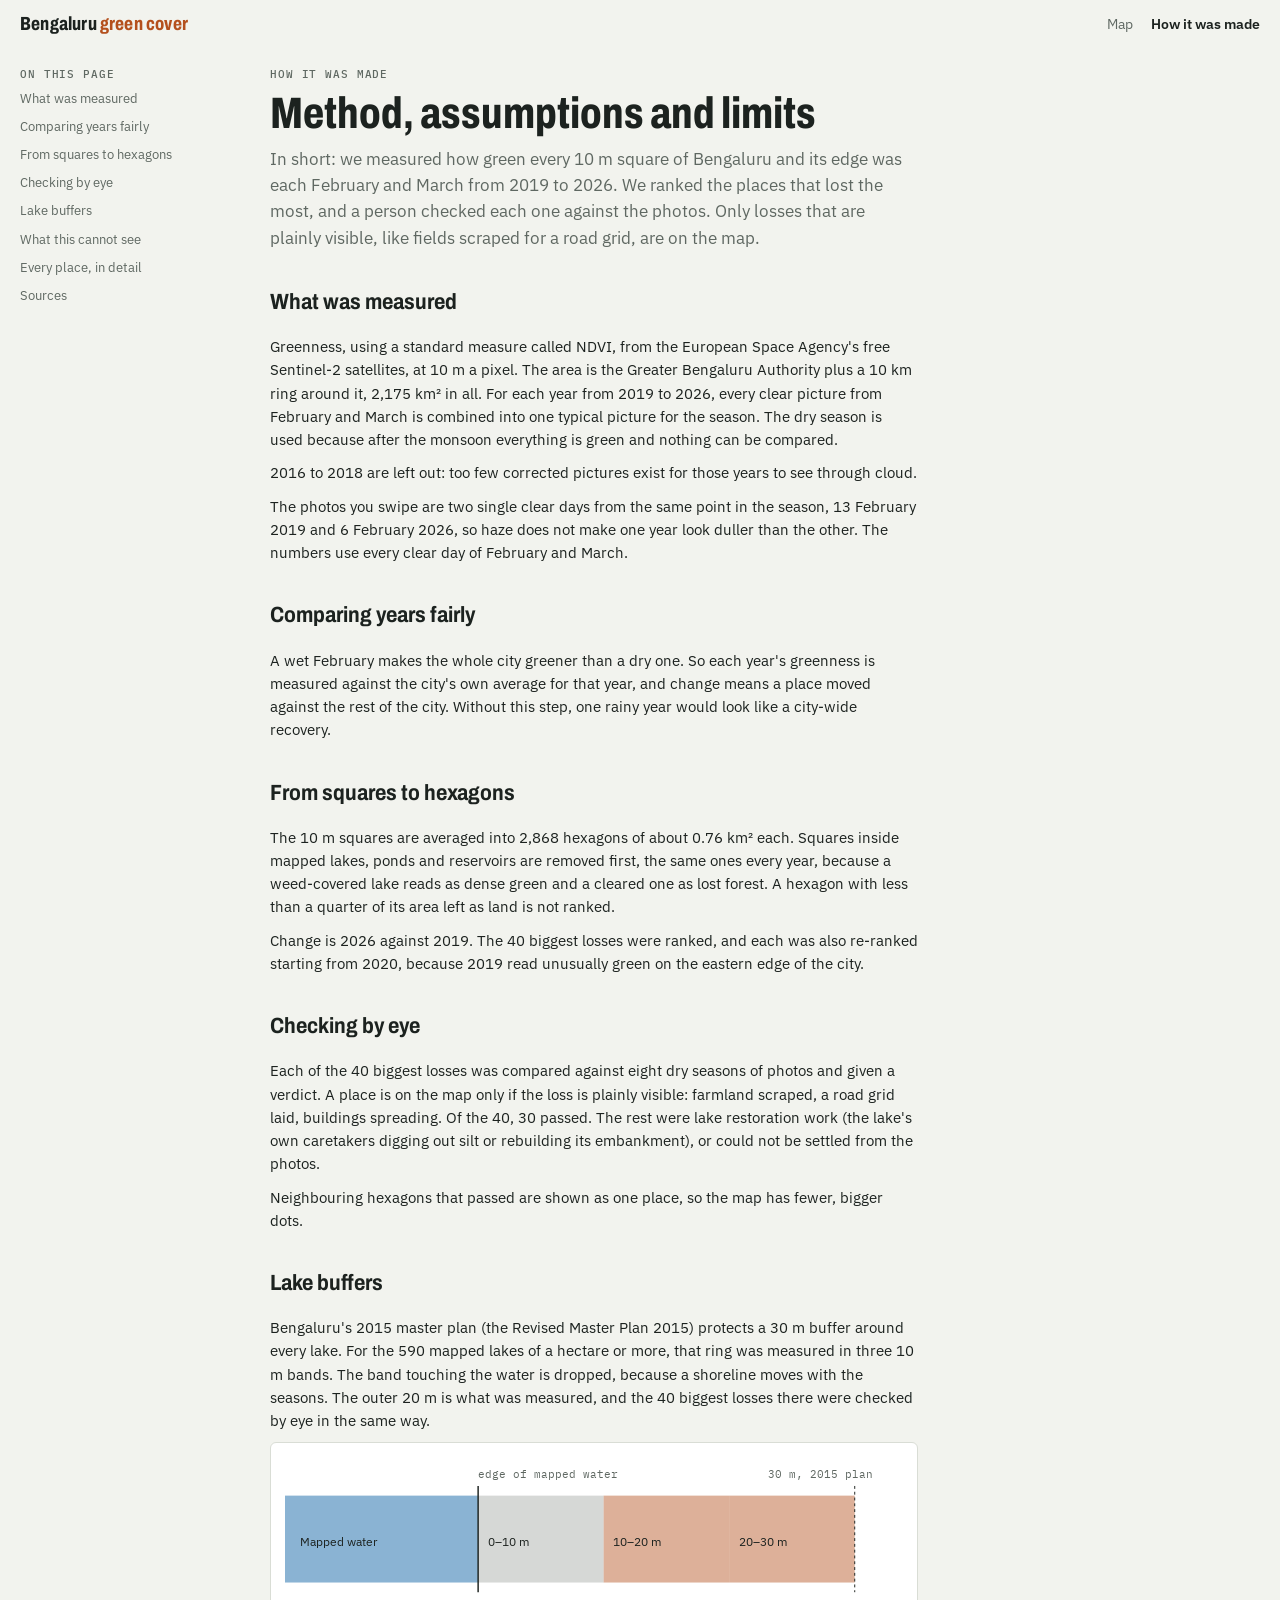
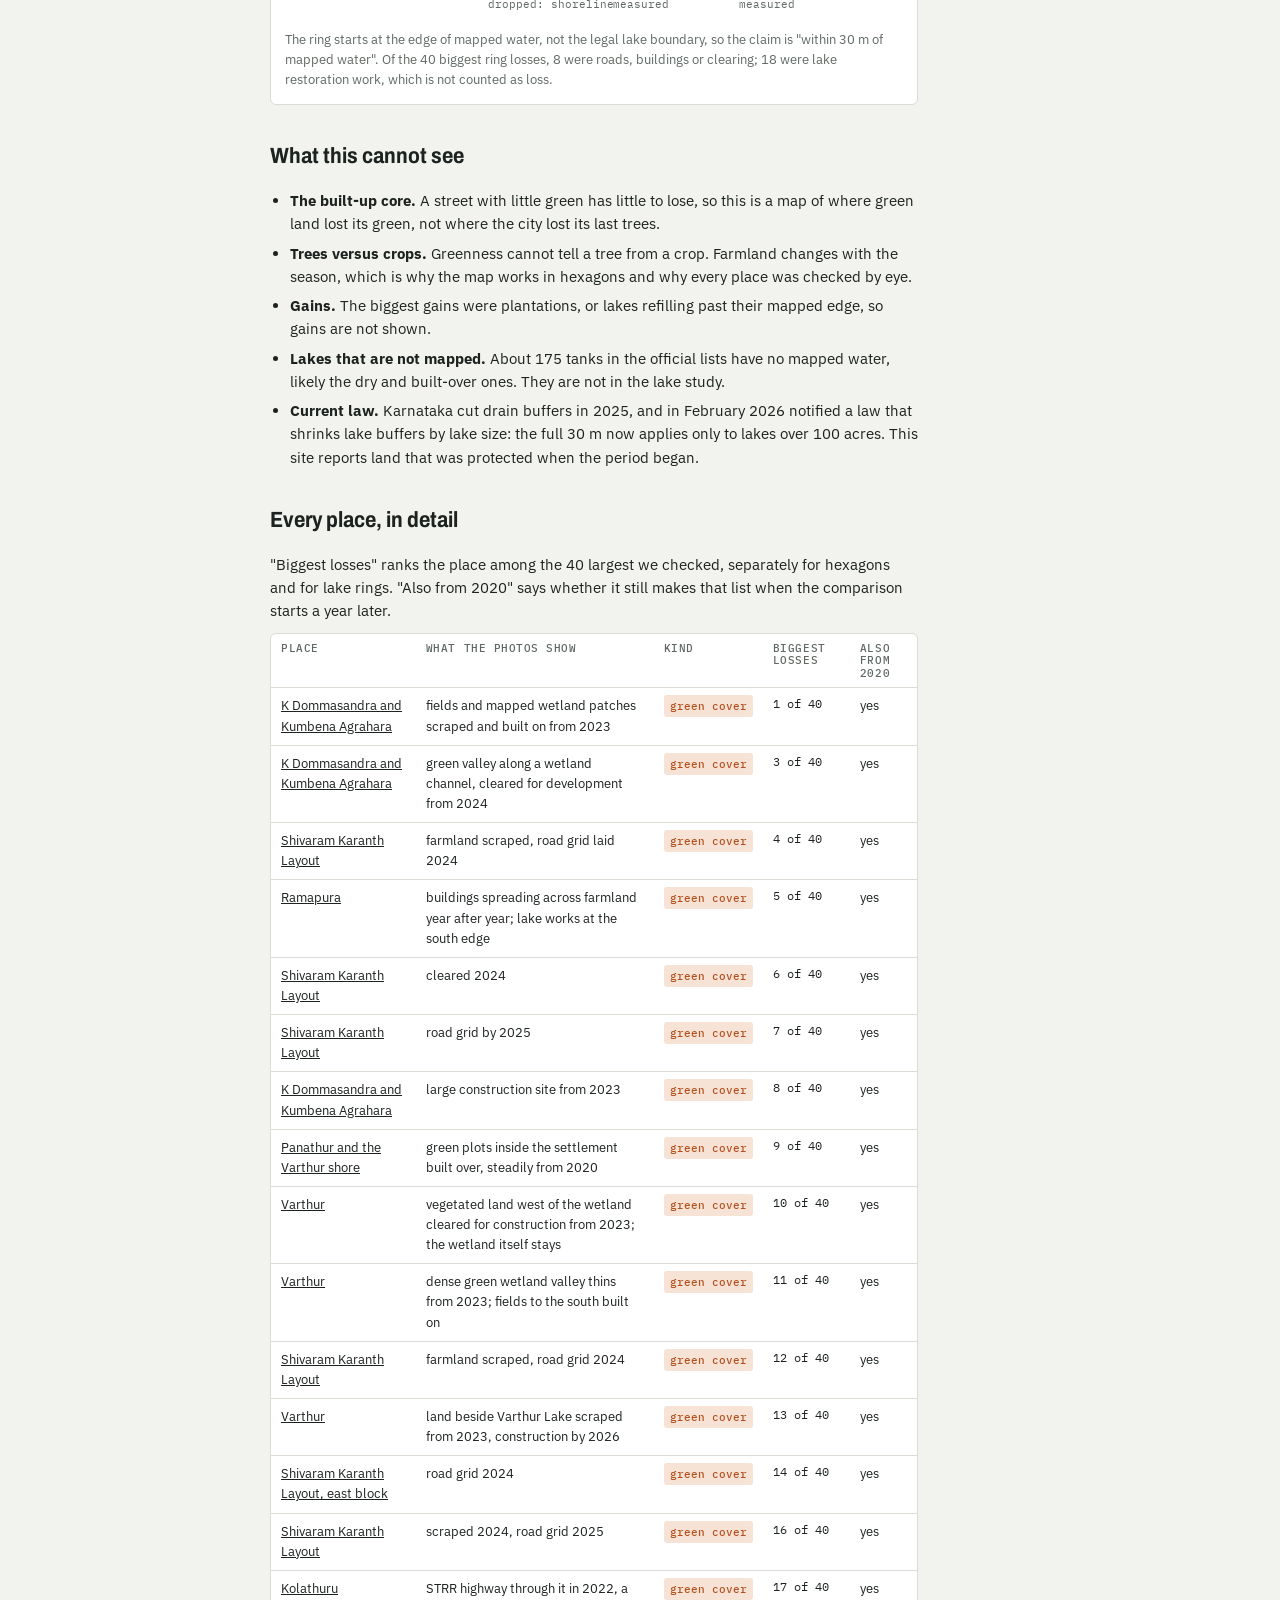
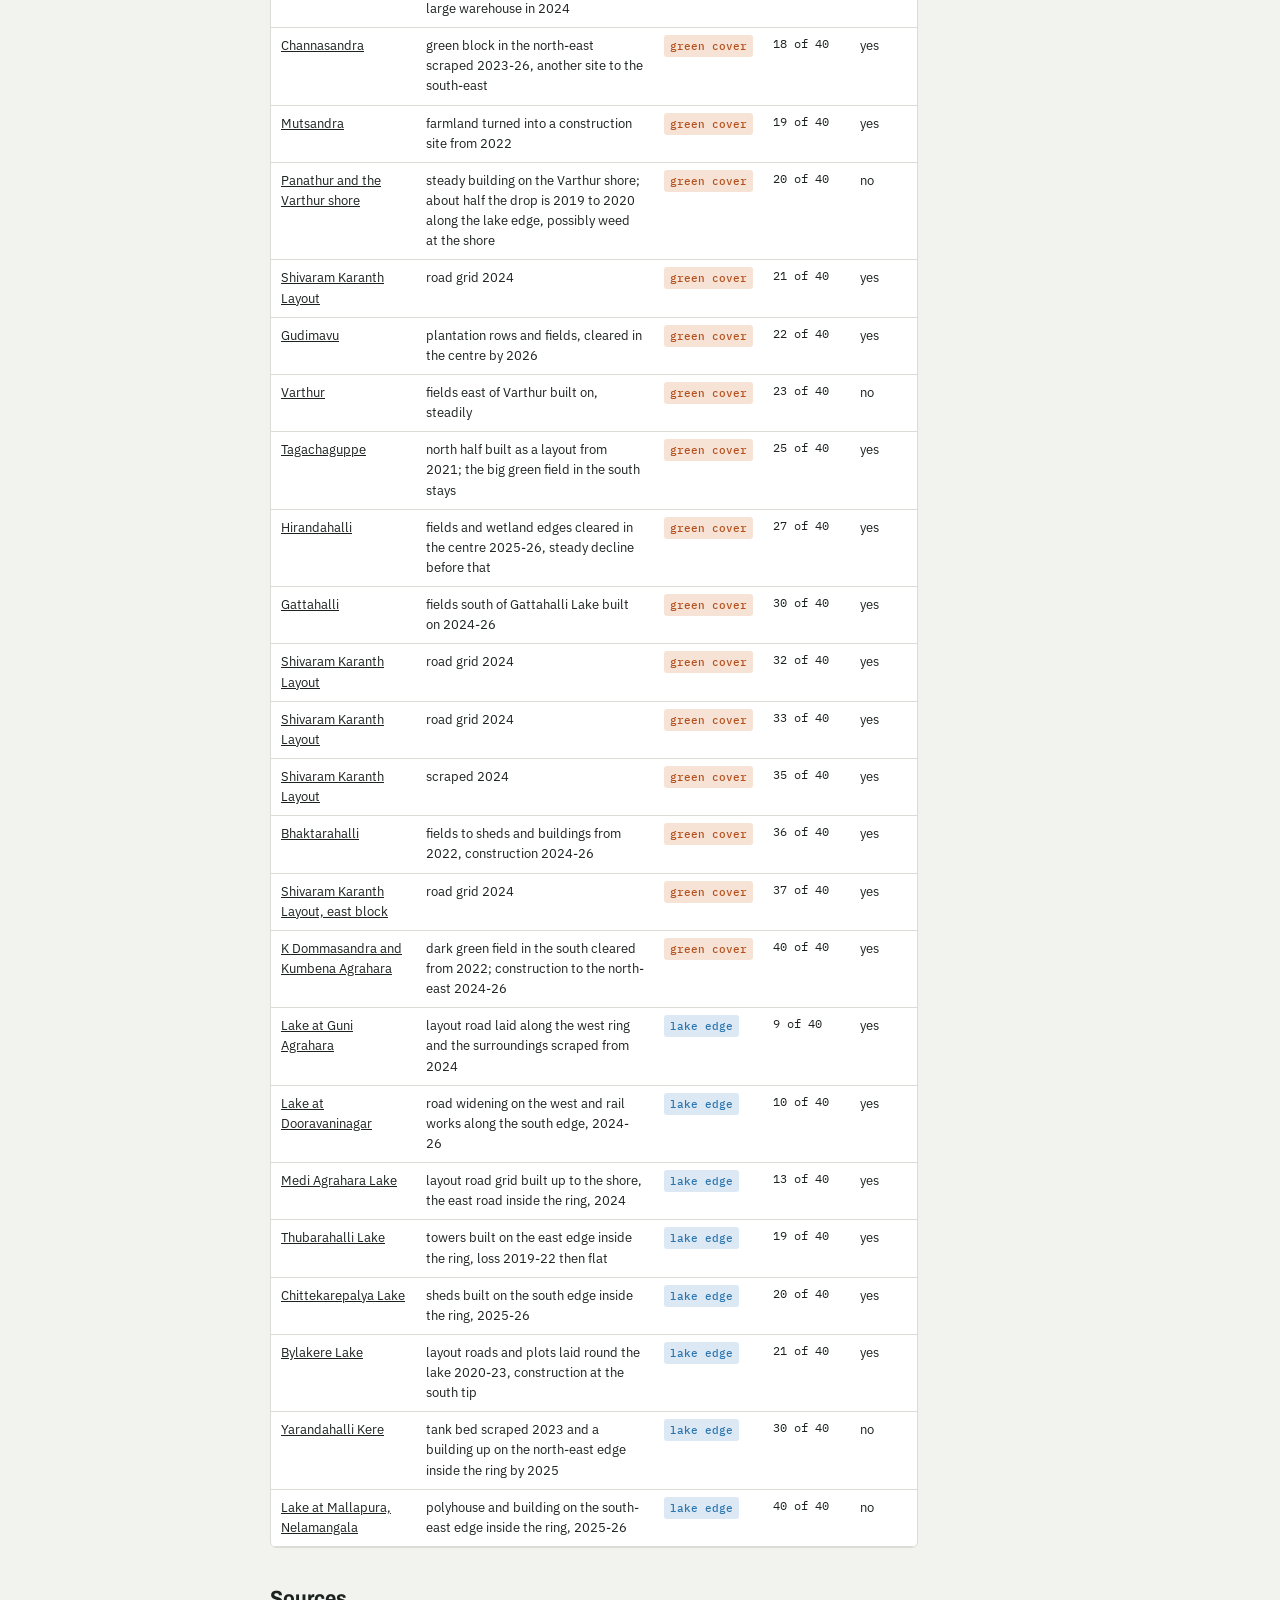
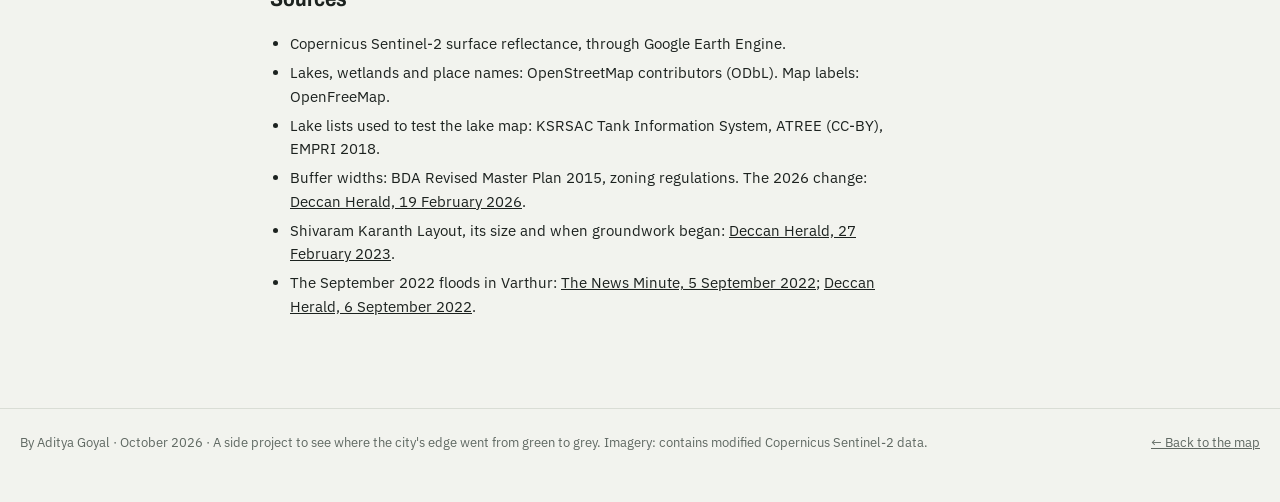
==== commit 86b3e059: "feat(m8): byline, link preview image and tags Co-Authored-By: Claude Opus 5.5 <noreply@anthropic.com" ====
--- a/site/method.html
+++ b/site/method.html
@@ -116,7 +116,7 @@
 </main>
 
 <footer class="wrap site-foot">
-	<span>Imagery: contains modified Copernicus Sentinel-2 data.</span>
+	<span>By Aditya Goyal · October 2026 · A side project to see where the city's edge went from green to grey. Imagery: contains modified Copernicus Sentinel-2 data.</span>
 	<a href="index.html">← Back to the map</a>
 </footer>
 
--- a/site/style.css
+++ b/site/style.css
@@ -56,6 +56,7 @@
 .hero { display: grid; gap: 10px; padding-block: 16px 22px; }
 .hero h1 { font-size: clamp(32px, 5.4vw, 62px); font-weight: 780; font-variation-settings: "wdth" 72; letter-spacing: -0.015em; line-height: 0.98; max-width: 15ch; }
 .hero .stat { font-size: clamp(17px, 2vw, 21px); max-width: 54ch; }
+.hero .byline { font: 500 12.5px/1.4 var(--mono); color: var(--muted); }
 .hero .how { color: var(--muted); max-width: 62ch; }
 .fronts { display: flex; flex-wrap: wrap; gap: 8px; }
 .chip-btn { border: 1px solid var(--rule); background: var(--panel); border-radius: 999px; padding: 7px 13px; font-size: 13px; cursor: pointer; }
